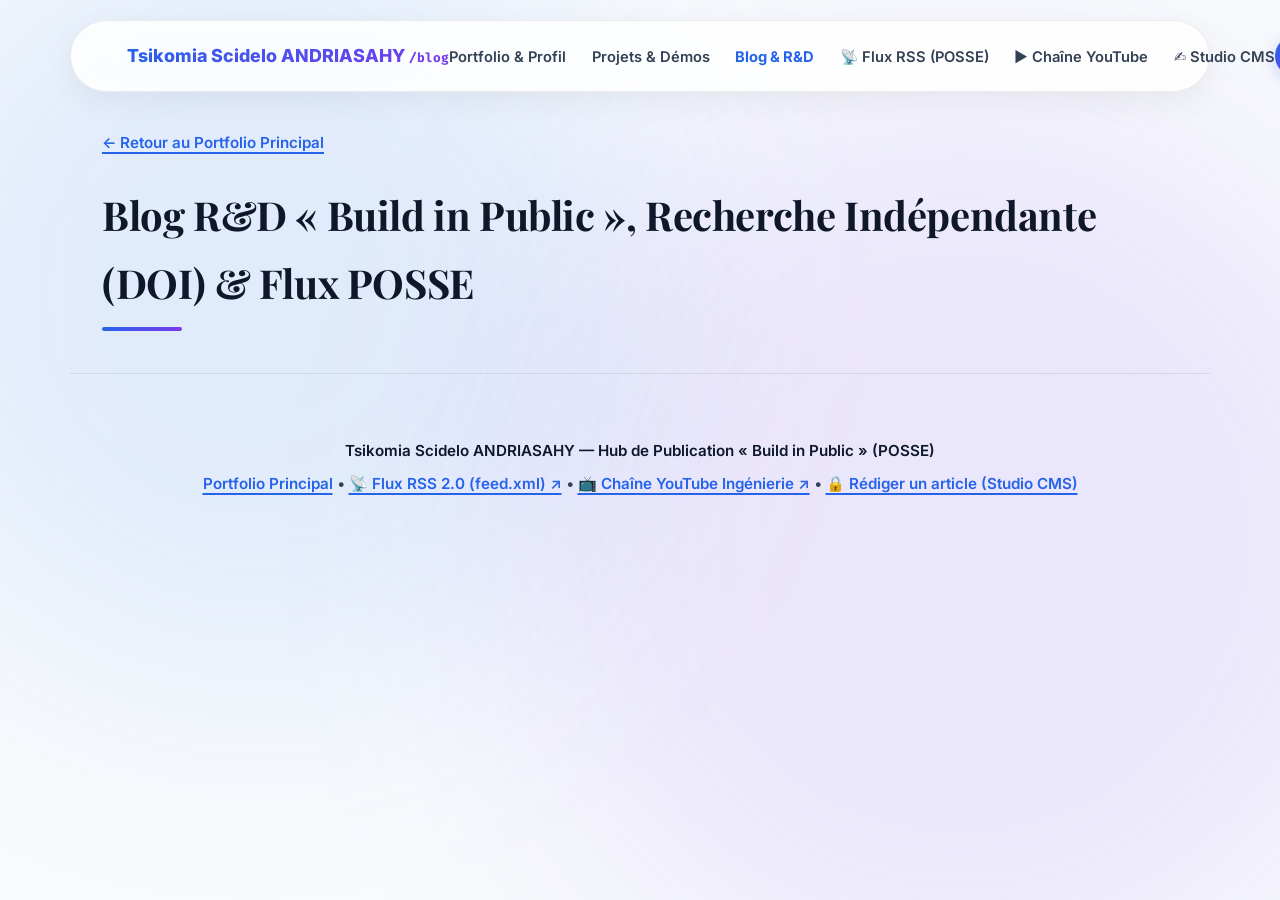
==== blog/index.html @ bb4a58f9 "feat(portfolio): integrate Fortico, SAT, ROS2, Amendis, IYMC assets, clickable entities & POSSE /blo" ====
<!DOCTYPE html>
<html lang="fr" data-theme="light">
<head>
    <meta charset="UTF-8">
    <meta name="viewport" content="width=device-width, initial-scale=1.0">
    <title>Blog R&amp;D « Build in Public » &amp; Prépublications (DOI) | Tsikomia Scidelo ANDRIASAHY</title>
    <meta name="description" content="Blog d'ingénierie R&amp;D, notes de recherche horodatées (DOI Zenodo) et architecture POSSE de Tsikomia Scidelo ANDRIASAHY : électronique de puissance (MPPT 4.4 kW, Onduleur Hybride), robotique ROS 2 Humble, commande floue sur DSP TMS320C6713 et IA industrielle (Markov vs CNN).">
    <meta name="author" content="Tsikomia Scidelo ANDRIASAHY">
    <meta name="robots" content="index, follow">
    <link rel="canonical" href="https://scidelo-andriasahy.github.io/blog/">
    <link rel="alternate" type="application/rss+xml" title="Tsikomia Scidelo ANDRIASAHY — Blog Ingénierie &amp; Recherche R&amp;D (Flux RSS POSSE)" href="https://scidelo-andriasahy.github.io/feed.xml">

    <!-- Open Graph -->
    <meta property="og:type" content="blog">
    <meta property="og:url" content="https://scidelo-andriasahy.github.io/blog/">
    <meta property="og:title" content="Blog R&amp;D « Build in Public » &amp; Recherche Indépendante | Tsikomia Scidelo ANDRIASAHY">
    <meta property="og:description" content="Articles d'analyse technique, schémas KiCad, simulations MATLAB/Simulink, robotique ROS 2 et prépublications scientifiques (DOI Zenodo).">
    <meta property="og:image" content="https://scidelo-andriasahy.github.io/assets/images/portfolio_preview_linkedin.png">

    <link rel="preconnect" href="https://fonts.googleapis.com">
    <link rel="preconnect" href="https://fonts.gstatic.com" crossorigin>
    <link href="https://fonts.googleapis.com/css2?family=Fira+Code:wght@400;500&family=Inter:wght@400;500;600;700;800&family=Playfair+Display:wght@700;800&display=swap" rel="stylesheet">
    <link rel="stylesheet" href="../styles/main.css">
</head>
<body>
    <div class="bg-mesh bg-mesh-1"></div>
    <div class="bg-mesh bg-mesh-2"></div>
    <header>
        <div class="container">
            <nav>
                <a href="../index.html" class="logo">Tsikomia Scidelo ANDRIASAHY <span style="font-size: 0.8rem; color: var(--accent-color); font-family: 'Fira Code', monospace;">/blog</span></a>
                <ul class="nav-links">
                    <li><a href="../index.html#about">Portfolio &amp; Profil</a></li>
                    <li><a href="../index.html#projects">Projets &amp; Démos</a></li>
                    <li><a href="#blog" style="color: var(--accent-color); font-weight: 700;">Blog &amp; R&amp;D</a></li>
                    <li><a href="../feed.xml" target="_blank" rel="noopener">📡 Flux RSS (POSSE)</a></li>
                    <li><a href="https://www.youtube.com/@ScideloEngineering" target="_blank" rel="noopener">▶ Chaîne YouTube</a></li>
                    <li><a href="../admin.html">✍️ Studio CMS</a></li>
                </ul>
                <div class="nav-actions">
                    <button id="lang-toggle" class="lang-toggle" aria-label="Switch language">EN</button>
                    <button id="theme-toggle" class="theme-toggle" aria-label="Toggle dark mode">
                        <svg width="24" height="24" viewBox="0 0 24 24" fill="none" stroke="currentColor" stroke-width="2" stroke-linecap="round" stroke-linejoin="round"><circle cx="12" cy="12" r="5"/><line x1="12" y1="1" x2="12" y2="3"/><line x1="12" y1="21" x2="12" y2="23"/><line x1="4.22" y1="4.22" x2="5.64" y2="5.64"/><line x1="18.36" y1="18.36" x2="19.78" y2="19.78"/><line x1="1" y1="12" x2="3" y2="12"/><line x1="21" y1="12" x2="23" y2="12"/><line x1="4.22" y1="19.78" x2="5.64" y2="18.36"/><line x1="18.36" y1="5.64" x2="19.78" y2="4.22"/></svg>
                    </button>
                </div>
            </nav>
        </div>
    </header>

    <main>
        <section id="blog" class="container fade-in visible" style="padding-top: 8rem;">
            <div style="margin-bottom: 1.5rem;">
                <a href="../index.html" class="highlight-link" style="font-size: 0.95rem;">&larr; Retour au Portfolio Principal</a>
            </div>
            <h2 class="section-title">Blog R&amp;D « Build in Public », Recherche Indépendante (DOI) &amp; Flux POSSE</h2>
            <div id="posse-hub"></div>
            <div class="grid" id="blog-grid"></div>
        </section>
    </main>

    <footer class="container" style="padding: 4rem 0; border-top: 1px solid var(--border-color); text-align: center; color: var(--text-muted); font-size: 0.95rem;">
        <p style="font-weight: 600; color: var(--text-color); margin-bottom: 0.5rem;">Tsikomia Scidelo ANDRIASAHY — Hub de Publication « Build in Public » (POSSE)</p>
        <p style="margin-bottom: 1rem;">
            <a href="../index.html" class="highlight-link">Portfolio Principal</a> •
            <a href="../feed.xml" target="_blank" rel="noopener" class="highlight-link">📡 Flux RSS 2.0 (feed.xml) ↗</a> •
            <a href="https://www.youtube.com/@ScideloEngineering" target="_blank" rel="noopener" class="highlight-link">📺 Chaîne YouTube Ingénierie ↗</a> •
            <a href="../admin.html" class="highlight-link">🔒 Rédiger un article (Studio CMS)</a>
        </p>
    </footer>

    <div id="project-modal" class="modal" style="display:none; position: fixed; inset:0; z-index: 2000;">
        <div id="modal-scroll-area" style="position: absolute; inset:0; background: rgba(0,0,0,0.82); backdrop-filter: blur(6px); overflow-y: auto; padding: 2rem; cursor: pointer;">
            <div class="modal-content container" style="background: var(--bg-color); border-radius: 20px; padding: 3rem; margin-top: 4vh; margin-bottom: 4vh; min-height: 80vh; position: relative; cursor: default; border: 1px solid var(--border-color);">
                <div id="modal-body"></div>
            </div>
        </div>
        <button id="close-modal" class="close-modal-fixed" aria-label="Fermer">&times;</button>
    </div>

    <button id="back-to-top" class="back-to-top" aria-label="Retour en haut">
        <svg width="24" height="24" viewBox="0 0 24 24" fill="none" stroke="currentColor" stroke-width="2" stroke-linecap="round" stroke-linejoin="round"><path d="m18 15-6-6-6 6"/></svg>
    </button>
    <div id="lightbox" class="lightbox" style="display:none;">
        <span class="close-lightbox">&times;</span>
        <button id="lightbox-prev" class="lightbox-nav" style="display:none;">&#10094;</button>
        <button id="lightbox-next" class="lightbox-nav" style="display:none;">&#10095;</button>
        <div style="position: absolute; bottom: 2rem; display: flex; justify-content: center; width: 100%; z-index: 10001;" id="lightbox-actions"></div>
        <img id="lightbox-img" src="" alt="Aperçu agrandi">
    </div>

    <script src="../data/content.js"></script>
    <script src="../scripts/app.js"></script>
</body>
</html>
---- styles/main.css ----
:root {
    --bg-color: #f8fafc;
    --text-color: #0f172a;
    --text-muted: #334155;
    --accent-color: #2563eb;
    --accent-gradient: linear-gradient(135deg, #2563eb 0%, #7c3aed 100%);
    --border-color: rgba(0, 0, 0, 0.08);
    --card-bg: rgba(255, 255, 255, 0.78);
    --nav-bg: rgba(255, 255, 255, 0.85);
    --transition: all 0.45s cubic-bezier(0.16, 1, 0.3, 1);
    --mesh-1: rgba(59, 130, 246, 0.12);
    --mesh-2: rgba(139, 92, 246, 0.12);
}

[data-theme="dark"] {
    --bg-color: #030712;
    --text-color: #f8fafc;
    --text-muted: #cbd5e1;
    --accent-color: #60a5fa;
    --accent-gradient: linear-gradient(135deg, #3b82f6 0%, #a855f7 100%);
    --border-color: rgba(255, 255, 255, 0.1);
    --card-bg: rgba(15, 23, 42, 0.65);
    --nav-bg: rgba(3, 7, 18, 0.8);
    --mesh-1: rgba(59, 130, 246, 0.2);
    --mesh-2: rgba(168, 85, 247, 0.15);
}

* {
    margin: 0;
    padding: 0;
    box-sizing: border-box;
}

html {
    scroll-behavior: smooth;
}

body {
    font-family: 'Inter', system-ui, -apple-system, sans-serif;
    background-color: var(--bg-color);
    color: var(--text-color);
    line-height: 1.7;
    font-size: 1.05rem;
    transition: background-color 0.5s ease, color 0.5s ease;
    overflow-x: hidden;
    position: relative;
    min-height: 100vh;
}

/* Mesh Backgrounds */
.bg-mesh {
    position: fixed;
    border-radius: 50%;
    filter: blur(120px);
    z-index: -1;
    pointer-events: none;
    animation: float 20s infinite alternate cubic-bezier(0.4, 0, 0.2, 1);
}
.bg-mesh-1 {
    top: -10%;
    left: -10%;
    width: 60vw;
    height: 60vw;
    background: var(--mesh-1);
}
.bg-mesh-2 {
    bottom: -10%;
    right: -10%;
    width: 70vw;
    height: 70vw;
    background: var(--mesh-2);
    animation-delay: -10s;
}

@keyframes float {
    0% { transform: translate(0, 0) scale(1); }
    100% { transform: translate(5%, 5%) scale(1.1); }
}

h1, h2, h3, h4 {
    font-family: 'Playfair Display', serif;
    font-weight: 700;
    letter-spacing: -0.01em;
}

.container {
    max-width: 1140px;
    margin: 0 auto;
    padding: 0 2rem;
}

/* Header & Nav (Floating Pill) */
header {
    position: fixed;
    top: 1.25rem;
    left: 50%;
    transform: translateX(-50%);
    width: 92%;
    max-width: 1140px;
    z-index: 1000;
    background-color: var(--nav-bg);
    backdrop-filter: blur(16px) saturate(180%);
    -webkit-backdrop-filter: blur(16px) saturate(180%);
    border: 1px solid var(--border-color);
    border-radius: 50px;
    box-shadow: 0 10px 30px rgba(0,0,0,0.05);
    transition: var(--transition);
}
[data-theme="dark"] header {
    box-shadow: 0 15px 35px rgba(0,0,0,0.3);
}

nav {
    display: flex;
    justify-content: space-between;
    align-items: center;
    height: 70px;
    padding: 0 1.5rem;
}

.logo {
    font-size: 1.12rem;
    font-weight: 800;
    color: var(--text-color);
    text-decoration: none;
    background: var(--accent-gradient);
    -webkit-background-clip: text;
    background-clip: text;
    -webkit-text-fill-color: transparent;
    white-space: nowrap;
}

.nav-links {
    display: flex;
    gap: 1.6rem;
    list-style: none;
}

.nav-links a {
    text-decoration: none;
    color: var(--text-muted);
    font-weight: 600;
    font-size: 0.92rem;
    position: relative;
    transition: var(--transition);
    padding: 0.5rem 0;
    white-space: nowrap;
}

.nav-links a::after {
    content: '';
    position: absolute;
    bottom: 0;
    left: 0;
    width: 0;
    height: 2px;
    background: var(--accent-gradient);
    transition: var(--transition);
    border-radius: 2px;
}

.nav-links a:hover {
    color: var(--text-color);
}
.nav-links a:hover::after {
    width: 100%;
}

.nav-actions {
    display: flex;
    align-items: center;
    gap: 0.75rem;
}

.lang-toggle {
    background: var(--accent-gradient);
    border: none;
    padding: 0.4rem 1rem;
    border-radius: 50px;
    cursor: pointer;
    color: white;
    font-weight: 800;
    font-size: 0.85rem;
    transition: var(--transition);
    height: 40px;
    display: flex;
    align-items: center;
    justify-content: center;
    box-shadow: 0 4px 15px rgba(37, 99, 235, 0.25);
}

.lang-toggle:hover {
    transform: translateY(-2px);
    box-shadow: 0 8px 25px rgba(59, 130, 246, 0.4);
}

.theme-toggle {
    background: transparent;
    border: 1px solid var(--border-color);
    cursor: pointer;
    color: var(--text-color);
    width: 40px;
    height: 40px;
    border-radius: 50%;
    display: flex;
    align-items: center;
    justify-content: center;
    transition: var(--transition);
}

.theme-toggle:hover {
    transform: rotate(15deg) scale(1.1);
    background: var(--border-color);
}

/* Hero Section */
.hero {
    padding: 165px 0 90px;
    display: flex;
    align-items: center;
    gap: 3.5rem;
}

.hero-content {
    flex: 1.3;
}

.hero-image {
    width: 280px;
    height: 280px;
    border-radius: 32px;
    background: var(--accent-gradient);
    padding: 4px;
    box-shadow: 0 20px 40px rgba(0,0,0,0.12);
    flex-shrink: 0;
}

.hero-image img {
    width: 100%;
    height: 100%;
    object-fit: cover;
    object-position: top;
    border-radius: 28px;
    cursor: zoom-in;
    transition: var(--transition);
}

.hero-image img:hover {
    transform: scale(1.03);
}

.availability-pill {
    display: inline-flex;
    align-items: center;
    gap: 0.5rem;
    padding: 0.45rem 1.1rem;
    margin-bottom: 1.25rem;
    border-radius: 50px;
    font-size: 0.85rem;
    font-weight: 700;
    background: rgba(16, 185, 129, 0.12);
    color: #059669;
    border: 1px solid rgba(16, 185, 129, 0.35);
}

[data-theme="dark"] .availability-pill {
    background: rgba(16, 185, 129, 0.15);
    color: #34d399;
    border-color: rgba(52, 211, 153, 0.35);
}

.hero h1 {
    font-size: clamp(2.4rem, 4.5vw, 3.6rem);
    line-height: 1.12;
    margin-bottom: 0.85rem;
}

.hero .tagline {
    font-size: 1.35rem;
    color: var(--accent-color);
    margin-bottom: 0.75rem;
    font-weight: 600;
    font-family: 'Inter', sans-serif;
}

.hero .specialties {
    display: flex;
    flex-wrap: wrap;
    gap: 0.65rem;
    margin-top: 1.5rem;
}

.badge {
    padding: 0.38rem 1.05rem;
    background: rgba(37, 99, 235, 0.1);
    border: 1px solid rgba(37, 99, 235, 0.2);
    border-radius: 50px;
    font-size: 0.84rem;
    color: var(--accent-color);
    font-weight: 600;
    transition: var(--transition);
}

.badge:hover {
    background: rgba(37, 99, 235, 0.2);
    transform: translateY(-2px);
}
[data-theme="dark"] .badge {
    background: rgba(96, 165, 250, 0.1);
    border-color: rgba(96, 165, 250, 0.2);
}
[data-theme="dark"] .badge:hover {
    background: rgba(96, 165, 250, 0.2);
}

/* About Section Layout */
.about-grid {
    display: grid;
    grid-template-columns: 1.6fr 1fr;
    gap: 2.5rem;
    align-items: start;
}

.pfe-callout {
    background: linear-gradient(135deg, rgba(37, 99, 235, 0.09), rgba(124, 58, 237, 0.09));
    border-left: 4px solid var(--accent-color);
    padding: 1.25rem 1.5rem;
    border-radius: 0 16px 16px 0;
    font-size: 1rem;
    color: var(--text-color);
    line-height: 1.65;
}

.about-side-card {
    background: var(--card-bg);
    border: 1px solid var(--border-color);
    border-radius: 20px;
    padding: 1.75rem;
    backdrop-filter: blur(10px);
    box-shadow: 0 10px 30px rgba(0,0,0,0.03);
}

/* Technical Skills Grid */
.skills-grid {
    display: grid;
    grid-template-columns: repeat(auto-fit, minmax(250px, 1fr));
    gap: 1.75rem;
}

.skill-card {
    background: var(--card-bg);
    border: 1px solid var(--border-color);
    border-radius: 22px;
    padding: 1.85rem;
    backdrop-filter: blur(10px);
    transition: var(--transition);
    box-shadow: 0 8px 25px rgba(0,0,0,0.03);
}

.skill-card:hover {
    transform: translateY(-6px);
    border-color: rgba(37, 99, 235, 0.35);
    box-shadow: 0 20px 40px rgba(0,0,0,0.08);
}

.skill-card-header {
    display: flex;
    align-items: center;
    gap: 0.9rem;
    margin-bottom: 1.35rem;
}

.skill-card-header h3 {
    font-size: 1.15rem;
    font-family: 'Inter', sans-serif;
    font-weight: 700;
}

.skill-icon {
    width: 44px;
    height: 44px;
    border-radius: 12px;
    background: rgba(37, 99, 235, 0.12);
    color: var(--accent-color);
    display: flex;
    align-items: center;
    justify-content: center;
    flex-shrink: 0;
}

.skill-tags {
    display: flex;
    flex-wrap: wrap;
    gap: 0.5rem;
}

.skill-pill {
    padding: 0.35rem 0.85rem;
    border-radius: 8px;
    font-size: 0.83rem;
    font-weight: 600;
    background: rgba(148, 163, 184, 0.12);
    color: var(--text-color);
    border: 1px solid var(--border-color);
    transition: var(--transition);
}

.skill-pill:hover {
    background: rgba(37, 99, 235, 0.14);
    border-color: var(--accent-color);
    color: var(--accent-color);
}

/* Projects Section & Filter bar */
.filter-bar {
    display: flex;
    gap: 0.85rem;
    margin-bottom: 3rem;
    flex-wrap: wrap;
}

.filter-btn {
    background: var(--card-bg);
    border: 1px solid var(--border-color);
    padding: 0.55rem 1.35rem;
    border-radius: 50px;
    cursor: pointer;
    color: var(--text-muted);
    font-weight: 600;
    font-size: 0.92rem;
    transition: var(--transition);
    box-shadow: 0 4px 10px rgba(0,0,0,0.03);
}

.filter-btn:hover {
    transform: translateY(-2px);
    box-shadow: 0 6px 15px rgba(0,0,0,0.06);
    color: var(--text-color);
}

.filter-btn.active {
    background: var(--accent-gradient);
    color: white;
    border-color: transparent;
    box-shadow: 0 8px 20px rgba(37, 99, 235, 0.3);
}

/* Sections */
section {
    padding: 95px 0;
}

.section-title {
    font-size: 2.5rem;
    margin-bottom: 3.5rem;
    position: relative;
    display: inline-block;
}

.section-title::after {
    content: '';
    position: absolute;
    bottom: -14px;
    left: 0;
    width: 80px;
    height: 4px;
    background: var(--accent-gradient);
    border-radius: 2px;
}

/* Grid & Cards */
.grid {
    display: grid;
    grid-template-columns: repeat(auto-fill, minmax(330px, 1fr));
    gap: 2.25rem;
}

.card {
    background: var(--card-bg);
    border: 1px solid var(--border-color);
    border-radius: 24px;
    overflow: hidden;
    transition: var(--transition);
    cursor: pointer;
    display: flex;
    flex-direction: column;
    box-shadow: 0 10px 30px rgba(0,0,0,0.03);
    backdrop-filter: blur(10px);
}

.card:hover {
    transform: translateY(-10px);
    box-shadow: 0 25px 50px rgba(0,0,0,0.1);
    border-color: rgba(37, 99, 235, 0.35);
}

.card:hover img {
    transform: scale(1.04);
}

[data-theme="dark"] .card {
    box-shadow: 0 10px 30px rgba(0,0,0,0.2);
}

[data-theme="dark"] .card:hover {
    box-shadow: 0 30px 60px rgba(0,0,0,0.4);
    border-color: rgba(96, 165, 250, 0.35);
}

.card-content {
    padding: 2rem;
    flex: 1;
}

.card-title {
    font-size: 1.45rem;
    margin-bottom: 0.85rem;
}

.tag {
    font-size: 0.75rem;
    color: var(--accent-color);
    text-transform: uppercase;
    letter-spacing: 0.06em;
    font-weight: 800;
}

/* Timeline */
.timeline {
    position: relative;
    padding-left: 3rem;
}

.timeline::before {
    content: '';
    position: absolute;
    left: 0;
    top: 10px;
    height: 100%;
    width: 2px;
    background: linear-gradient(to bottom, var(--accent-color), rgba(37, 99, 235, 0.1));
}

.timeline-item {
    position: relative;
    margin-bottom: 3.5rem;
}

.timeline-item::after {
    content: '';
    position: absolute;
    left: -3.55rem;
    top: 6px;
    width: 16px;
    height: 16px;
    border-radius: 50%;
    background: var(--bg-color);
    border: 4px solid var(--accent-color);
    box-shadow: 0 0 0 4px var(--bg-color), 0 4px 10px rgba(37,99,235,0.4);
}

.timeline-date {
    font-size: 0.92rem;
    color: var(--accent-color);
    font-weight: 800;
    margin-bottom: 0.5rem;
    letter-spacing: 0.05em;
    text-transform: uppercase;
}

/* Utilities */
.fade-in {
    opacity: 0;
    transform: translateY(35px);
    transition: opacity 0.9s cubic-bezier(0.16, 1, 0.3, 1), transform 0.9s cubic-bezier(0.16, 1, 0.3, 1);
}

.fade-in.visible {
    opacity: 1;
    transform: translateY(0);
}

.btn {
    display: inline-flex;
    align-items: center;
    padding: 0.85rem 1.85rem;
    background: var(--accent-gradient);
    color: white;
    text-decoration: none;
    border-radius: 50px;
    font-weight: 700;
    font-size: 0.95rem;
    transition: var(--transition);
    border: none;
    cursor: pointer;
    box-shadow: 0 8px 20px rgba(37, 99, 235, 0.25);
}

.btn:hover {
    transform: translateY(-3px) scale(1.02);
    box-shadow: 0 12px 25px rgba(37, 99, 235, 0.4);
}

.btn-outline {
    background: transparent;
    color: var(--text-color);
    border: 2px solid var(--border-color);
    box-shadow: none;
}

.btn-outline:hover {
    border-color: var(--accent-color);
    color: var(--accent-color);
    box-shadow: 0 6px 18px rgba(37, 99, 235, 0.15);
}

@media (max-width: 980px) {
    .container { padding: 0 1.25rem; }
    .hero { flex-direction: column-reverse; text-align: center; padding-top: 130px; gap: 2rem; }
    .hero h1 { font-size: 2.2rem; }
    .hero-image { width: 210px; height: 210px; margin: 0 auto; }
    .hero .tagline { font-size: 1.15rem; }
    .hero .specialties { justify-content: center; }
    .section-title { font-size: 1.9rem; margin-bottom: 2.25rem; }
    .about-grid { grid-template-columns: 1fr; }

    .nav-links {
        display: none;
        position: absolute;
        top: 78px;
        left: 0;
        width: 100%;
        background-color: var(--bg-color);
        border: 1px solid var(--border-color);
        border-radius: 20px;
        flex-direction: column;
        gap: 0;
        padding: 0.75rem 0;
        text-align: center;
        box-shadow: 0 15px 30px rgba(0,0,0,0.15);
        z-index: 1000;
    }
    .nav-links.active {
        display: flex;
    }
    .nav-links li {
        width: 100%;
    }
    .nav-links a {
        display: block;
        padding: 0.9rem;
        font-size: 1.05rem;
    }
    .mobile-menu-btn {
        display: flex !important;
        background: transparent;
        border: none;
        color: var(--text-color);
        cursor: pointer;
        width: 40px;
        height: 40px;
        align-items: center;
        justify-content: center;
        transition: var(--transition);
    }

    .timeline { padding-left: 2rem; }
    .card-content { padding: 1.5rem; }
    .modal-content { padding: 1.5rem !important; margin-top: 2vh !important; }
}

@media (max-width: 480px) {
    .logo {
        font-size: 0.95rem;
        max-width: 58%;
        overflow: hidden;
        text-overflow: ellipsis;
    }
    .nav-actions { gap: 0.45rem; }
    .lang-toggle { padding: 0.35rem 0.75rem; font-size: 0.8rem; }
    .theme-toggle { width: 36px; height: 36px; }
    .grid { grid-template-columns: 1fr; }
}

/* Modal Close Button (Fixed to Viewport) */
.close-modal-fixed {
    position: fixed;
    top: 1.5rem;
    right: 1.5rem;
    width: 50px;
    height: 50px;
    background: rgba(15, 23, 42, 0.75);
    backdrop-filter: blur(8px);
    border: 1px solid rgba(255, 255, 255, 0.25);
    border-radius: 50%;
    color: white;
    font-size: 2.2rem;
    cursor: pointer;
    display: flex;
    align-items: center;
    justify-content: center;
    line-height: 0;
    z-index: 9999;
    transition: var(--transition);
}

.close-modal-fixed:hover {
    background: var(--accent-color);
    transform: rotate(90deg) scale(1.1);
    border-color: transparent;
}

/* Lightbox styles */
.lightbox {
    position: fixed;
    z-index: 9999;
    top: 0;
    left: 0;
    width: 100%;
    height: 100%;
    background: rgba(0, 0, 0, 0.92);
    display: none;
    align-items: center;
    justify-content: center;
    cursor: zoom-out;
}

.lightbox img {
    max-width: 90%;
    max-height: 88%;
    border-radius: 8px;
    box-shadow: 0 0 40px rgba(0, 0, 0, 0.5);
    cursor: default;
}

.close-lightbox {
    position: absolute;
    top: 2rem;
    right: 2rem;
    color: white;
    font-size: 3rem;
    cursor: pointer;
    line-height: 1;
}

.project-details-content img {
    cursor: zoom-in;
    transition: transform 0.3s ease;
}

.project-details-content img:hover {
    transform: scale(1.02);
}

.lightbox-nav {
    position: absolute;
    top: 50%;
    transform: translateY(-50%);
    background: rgba(255, 255, 255, 0.15);
    border: none;
    color: white;
    font-size: 2rem;
    width: 60px;
    height: 60px;
    cursor: pointer;
    border-radius: 50%;
    z-index: 10001;
    display: flex;
    align-items: center;
    justify-content: center;
    transition: var(--transition);
    backdrop-filter: blur(4px);
}

.lightbox-nav:hover {
    background: var(--accent-color);
    transform: translateY(-50%) scale(1.1);
}

#lightbox-prev {
    left: 2rem;
}

#lightbox-next {
    right: 2rem;
}

/* Back to top button */
.back-to-top {
    position: fixed;
    bottom: 2rem;
    right: 2rem;
    width: 50px;
    height: 50px;
    border-radius: 15px;
    background: var(--accent-gradient);
    color: white;
    border: none;
    cursor: pointer;
    display: flex;
    align-items: center;
    justify-content: center;
    box-shadow: 0 10px 25px rgba(37, 99, 235, 0.3);
    z-index: 1000;
    opacity: 0;
    visibility: hidden;
    transform: translateY(20px);
    transition: var(--transition);
}

.back-to-top.visible {
    opacity: 1;
    visibility: visible;
    transform: translateY(0);
}

.back-to-top:hover {
    transform: translateY(-5px);
    box-shadow: 0 15px 30px rgba(37, 99, 235, 0.4);
}

/* Highlight Link for inline text */
.highlight-link {
    color: var(--accent-color);
    text-decoration: underline;
    text-underline-offset: 4px;
    text-decoration-thickness: 1.5px;
    transition: var(--transition);
    font-weight: 600;
}

.highlight-link:hover {
    color: #1d4ed8;
    text-decoration-color: #1d4ed8;
    background-color: rgba(37, 99, 235, 0.05);
}

[data-theme="dark"] .highlight-link {
    color: #60a5fa;
}
[data-theme="dark"] .highlight-link:hover {
    color: #93c5fd;
    text-decoration-color: #93c5fd;
    background-color: rgba(96, 165, 250, 0.1);
}


/* Clickable Entities, Skills & POSSE Syndication Cards */
.clickable-entity {
    cursor: pointer !important;
    transition: transform 0.2s ease, box-shadow 0.2s ease, border-color 0.2s ease, background-color 0.2s ease !important;
    border: 1px solid rgba(37, 99, 235, 0.28) !important;
}

.clickable-entity:hover {
    transform: translateY(-2px);
    box-shadow: 0 6px 14px rgba(37, 99, 235, 0.22);
    border-color: var(--accent-color) !important;
    background-color: rgba(37, 99, 235, 0.14) !important;
    color: var(--accent-color) !important;
}

.posse-node-card:hover {
    transform: translateY(-4px);
    border-color: var(--accent-color) !important;
    box-shadow: 0 12px 24px rgba(37, 99, 235, 0.16);
}
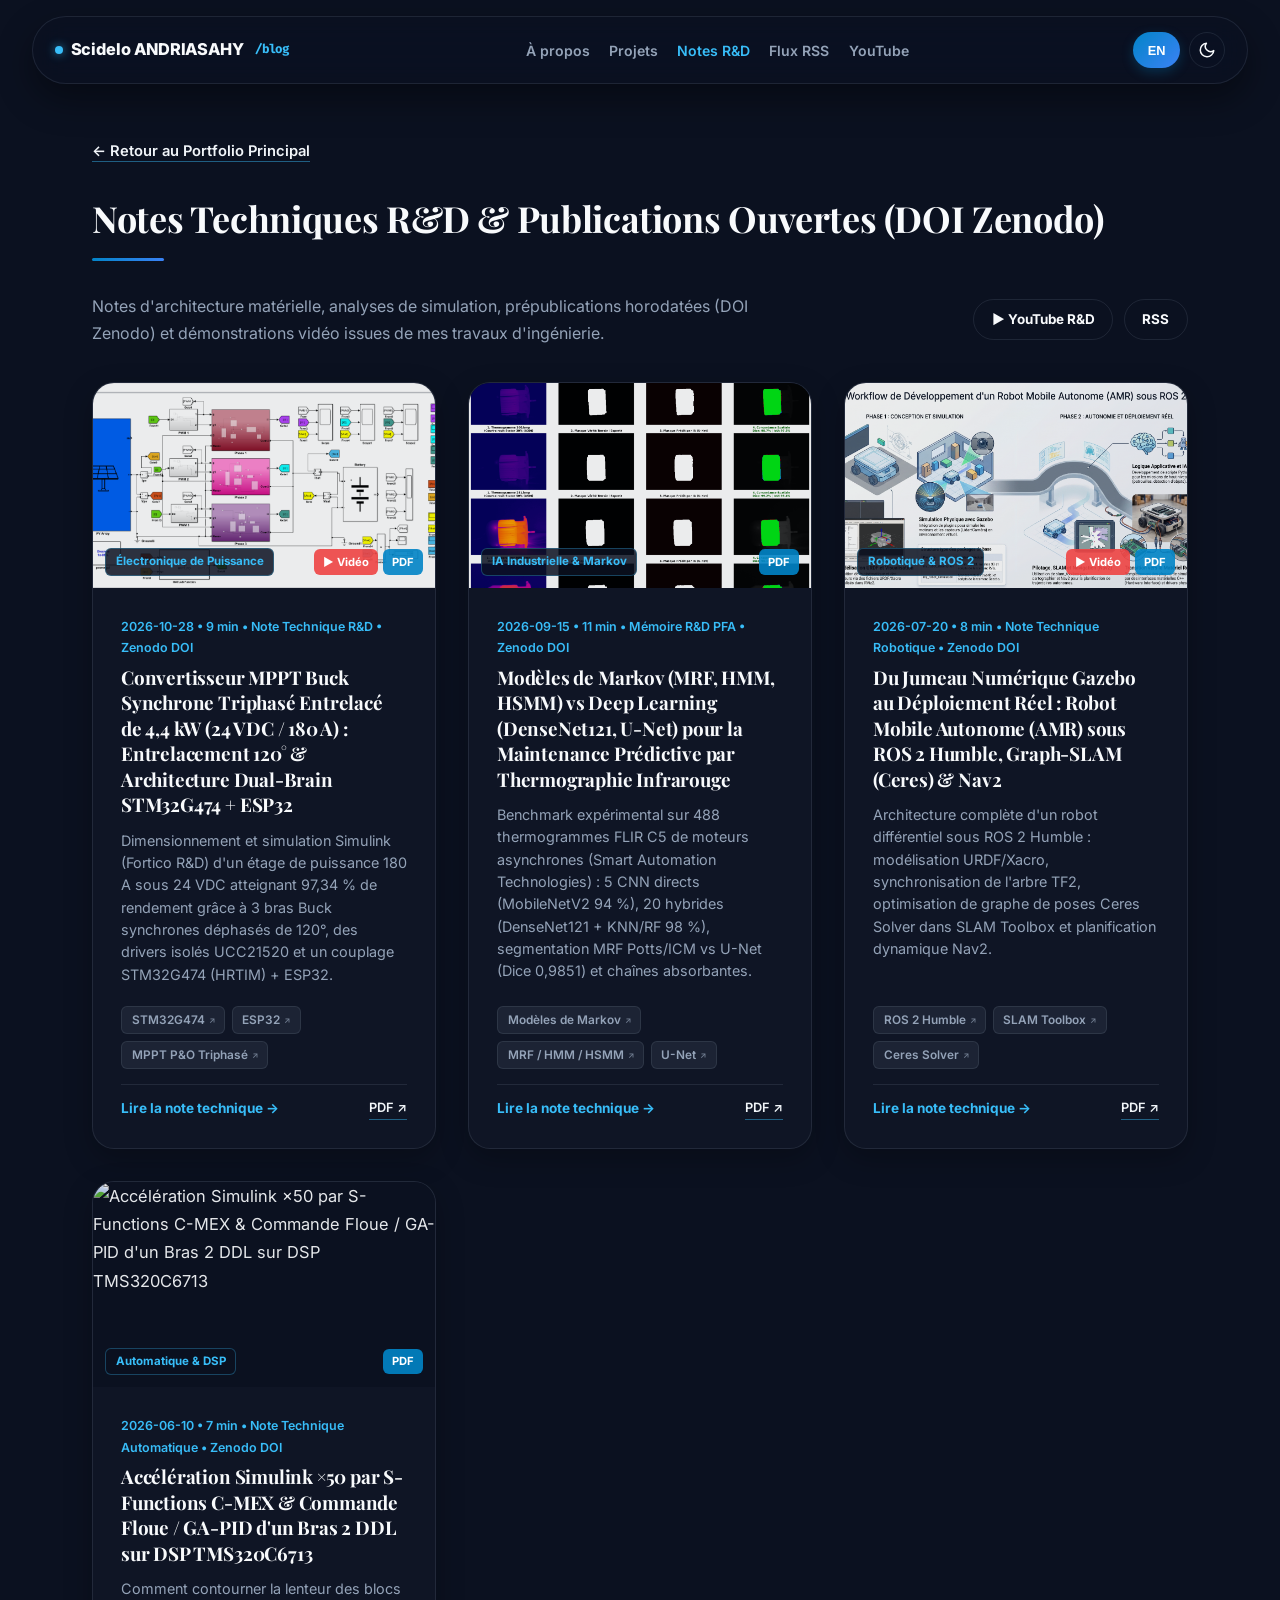
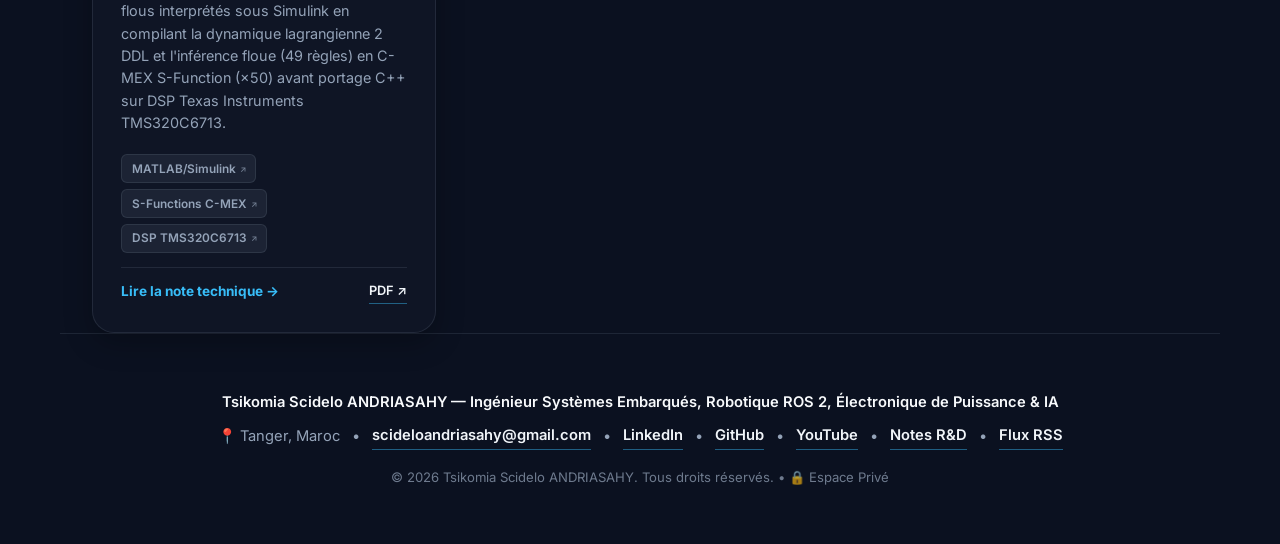
==== commit 66fdb050: "feat(ui): polish navbar, Hero CTA hierarchy, dark studio portrait, PCB Hero canvas, private analytic" ====
--- a/blog/index.html
+++ b/blog/index.html
@@ -1,21 +1,22 @@
 <!DOCTYPE html>
-<html lang="fr" data-theme="light">
+<html lang="fr" data-theme="dark">
 <head>
     <meta charset="UTF-8">
     <meta name="viewport" content="width=device-width, initial-scale=1.0">
-    <title>Blog R&amp;D « Build in Public » &amp; Prépublications (DOI) | Tsikomia Scidelo ANDRIASAHY</title>
-    <meta name="description" content="Blog d'ingénierie R&amp;D, notes de recherche horodatées (DOI Zenodo) et architecture POSSE de Tsikomia Scidelo ANDRIASAHY : électronique de puissance (MPPT 4.4 kW, Onduleur Hybride), robotique ROS 2 Humble, commande floue sur DSP TMS320C6713 et IA industrielle (Markov vs CNN).">
+    <title>Notes Techniques R&amp;D &amp; Publications Ouvertes (DOI) | Tsikomia Scidelo ANDRIASAHY</title>
+    <meta name="description" content="Notes d'architecture matérielle, analyses Simulink, schémas KiCad, robotique ROS 2 Humble et prépublications horodatées (DOI Zenodo) par Tsikomia Scidelo ANDRIASAHY.">
     <meta name="author" content="Tsikomia Scidelo ANDRIASAHY">
     <meta name="robots" content="index, follow">
     <link rel="canonical" href="https://scidelo-andriasahy.github.io/blog/">
-    <link rel="alternate" type="application/rss+xml" title="Tsikomia Scidelo ANDRIASAHY — Blog Ingénierie &amp; Recherche R&amp;D (Flux RSS POSSE)" href="https://scidelo-andriasahy.github.io/feed.xml">
+    <link rel="alternate" type="application/rss+xml" title="Tsikomia Scidelo ANDRIASAHY — Notes Techniques R&amp;D (RSS)" href="https://scidelo-andriasahy.github.io/feed.xml">
 
-    <!-- Open Graph -->
-    <meta property="og:type" content="blog">
-    <meta property="og:url" content="https://scidelo-andriasahy.github.io/blog/">
-    <meta property="og:title" content="Blog R&amp;D « Build in Public » &amp; Recherche Indépendante | Tsikomia Scidelo ANDRIASAHY">
-    <meta property="og:description" content="Articles d'analyse technique, schémas KiCad, simulations MATLAB/Simulink, robotique ROS 2 et prépublications scientifiques (DOI Zenodo).">
-    <meta property="og:image" content="https://scidelo-andriasahy.github.io/assets/images/portfolio_preview_linkedin.png">
+    <!--
+      ANALYTIQUE PRIVÉE SANS COOKIES (100 % RGPD — Décommentez une option) :
+      Option 1 (Cloudflare Web Analytics) :
+      <script defer src="https://static.cloudflareinsights.com/beacon.min.js" data-cf-beacon='{"token": "VOTRE_TOKEN_CLOUDFLARE"}'></script>
+      Option 2 (GoatCounter) :
+      <script data-goatcounter="https://VOTRE_ID.goatcounter.com/count" async src="//gc.zgo.at/count.js"></script>
+    -->
 
     <link rel="preconnect" href="https://fonts.googleapis.com">
     <link rel="preconnect" href="https://fonts.gstatic.com" crossorigin>
@@ -23,24 +24,24 @@
     <link rel="stylesheet" href="../styles/main.css">
 </head>
 <body>
-    <div class="bg-mesh bg-mesh-1"></div>
-    <div class="bg-mesh bg-mesh-2"></div>
     <header>
         <div class="container">
             <nav>
-                <a href="../index.html" class="logo">Tsikomia Scidelo ANDRIASAHY <span style="font-size: 0.8rem; color: var(--accent-color); font-family: 'Fira Code', monospace;">/blog</span></a>
+                <a href="../index.html" class="logo"><span class="logo-dot"></span>Scidelo ANDRIASAHY <span style="font-size: 0.78rem; color: var(--accent-cyan); font-family: 'Fira Code', monospace; margin-left: 0.25rem;">/blog</span></a>
                 <ul class="nav-links">
-                    <li><a href="../index.html#about">Portfolio &amp; Profil</a></li>
-                    <li><a href="../index.html#projects">Projets &amp; Démos</a></li>
-                    <li><a href="#blog" style="color: var(--accent-color); font-weight: 700;">Blog &amp; R&amp;D</a></li>
-                    <li><a href="../feed.xml" target="_blank" rel="noopener">📡 Flux RSS (POSSE)</a></li>
-                    <li><a href="https://www.youtube.com/@ScideloEngineering" target="_blank" rel="noopener">▶ Chaîne YouTube</a></li>
-                    <li><a href="../admin.html">✍️ Studio CMS</a></li>
+                    <li><a href="../index.html#about" id="nav-about">À propos</a></li>
+                    <li><a href="../index.html#projects" id="nav-projects">Projets</a></li>
+                    <li><a href="#blog" id="nav-blog" style="color: var(--accent-cyan);">Notes R&amp;D</a></li>
+                    <li><a href="../feed.xml" target="_blank" rel="noopener">Flux RSS</a></li>
+                    <li><a href="https://www.youtube.com/@ScideloEngineering" target="_blank" rel="noopener">YouTube</a></li>
                 </ul>
                 <div class="nav-actions">
                     <button id="lang-toggle" class="lang-toggle" aria-label="Switch language">EN</button>
-                    <button id="theme-toggle" class="theme-toggle" aria-label="Toggle dark mode">
-                        <svg width="24" height="24" viewBox="0 0 24 24" fill="none" stroke="currentColor" stroke-width="2" stroke-linecap="round" stroke-linejoin="round"><circle cx="12" cy="12" r="5"/><line x1="12" y1="1" x2="12" y2="3"/><line x1="12" y1="21" x2="12" y2="23"/><line x1="4.22" y1="4.22" x2="5.64" y2="5.64"/><line x1="18.36" y1="18.36" x2="19.78" y2="19.78"/><line x1="1" y1="12" x2="3" y2="12"/><line x1="21" y1="12" x2="23" y2="12"/><line x1="4.22" y1="19.78" x2="5.64" y2="18.36"/><line x1="18.36" y1="5.64" x2="19.78" y2="4.22"/></svg>
+                    <button id="theme-toggle" class="theme-toggle" aria-label="Toggle theme">
+                        <svg width="18" height="18" viewBox="0 0 24 24" fill="none" stroke="currentColor" stroke-width="2" stroke-linecap="round" stroke-linejoin="round"><path d="M21 12.79A9 9 0 1 1 11.21 3 7 7 0 0 0 21 12.79z"></path></svg>
+                    </button>
+                    <button id="mobile-menu-btn" class="mobile-menu-btn" aria-label="Toggle menu" style="display: none;">
+                        <svg width="20" height="20" viewBox="0 0 24 24" fill="none" stroke="currentColor" stroke-width="2" stroke-linecap="round" stroke-linejoin="round"><line x1="3" y1="12" x2="21" y2="12"/><line x1="3" y1="6" x2="21" y2="6"/><line x1="3" y1="18" x2="21" y2="18"/></svg>
                     </button>
                 </div>
             </nav>
@@ -48,25 +49,17 @@
     </header>
 
     <main>
-        <section id="blog" class="container fade-in visible" style="padding-top: 8rem;">
+        <section id="blog" class="container fade-in visible" style="padding-top: 8.5rem;">
             <div style="margin-bottom: 1.5rem;">
-                <a href="../index.html" class="highlight-link" style="font-size: 0.95rem;">&larr; Retour au Portfolio Principal</a>
+                <a href="../index.html" class="highlight-link" id="back-to-portfolio-link" style="font-size: 0.92rem;">&larr; Retour au Portfolio Principal</a>
             </div>
-            <h2 class="section-title">Blog R&amp;D « Build in Public », Recherche Indépendante (DOI) &amp; Flux POSSE</h2>
-            <div id="posse-hub"></div>
+            <h2 class="section-title">Notes Techniques R&amp;D &amp; Publications Ouvertes (DOI Zenodo)</h2>
+            <div id="blog-intro"></div>
             <div class="grid" id="blog-grid"></div>
         </section>
     </main>
 
-    <footer class="container" style="padding: 4rem 0; border-top: 1px solid var(--border-color); text-align: center; color: var(--text-muted); font-size: 0.95rem;">
-        <p style="font-weight: 600; color: var(--text-color); margin-bottom: 0.5rem;">Tsikomia Scidelo ANDRIASAHY — Hub de Publication « Build in Public » (POSSE)</p>
-        <p style="margin-bottom: 1rem;">
-            <a href="../index.html" class="highlight-link">Portfolio Principal</a> •
-            <a href="../feed.xml" target="_blank" rel="noopener" class="highlight-link">📡 Flux RSS 2.0 (feed.xml) ↗</a> •
-            <a href="https://www.youtube.com/@ScideloEngineering" target="_blank" rel="noopener" class="highlight-link">📺 Chaîne YouTube Ingénierie ↗</a> •
-            <a href="../admin.html" class="highlight-link">🔒 Rédiger un article (Studio CMS)</a>
-        </p>
-    </footer>
+    <footer id="site-footer" class="container" style="padding: 3.5rem 2rem; border-top: 1px solid var(--border-color); text-align: center; color: var(--text-muted); font-size: 0.92rem;"></footer>
 
     <div id="project-modal" class="modal" style="display:none; position: fixed; inset:0; z-index: 2000;">
         <div id="modal-scroll-area" style="position: absolute; inset:0; background: rgba(0,0,0,0.82); backdrop-filter: blur(6px); overflow-y: auto; padding: 2rem; cursor: pointer;">
@@ -78,8 +71,9 @@
     </div>
 
     <button id="back-to-top" class="back-to-top" aria-label="Retour en haut">
-        <svg width="24" height="24" viewBox="0 0 24 24" fill="none" stroke="currentColor" stroke-width="2" stroke-linecap="round" stroke-linejoin="round"><path d="m18 15-6-6-6 6"/></svg>
+        <svg width="22" height="22" viewBox="0 0 24 24" fill="none" stroke="currentColor" stroke-width="2" stroke-linecap="round" stroke-linejoin="round"><path d="m18 15-6-6-6 6"/></svg>
     </button>
+
     <div id="lightbox" class="lightbox" style="display:none;">
         <span class="close-lightbox">&times;</span>
         <button id="lightbox-prev" class="lightbox-nav" style="display:none;">&#10094;</button>
--- a/styles/main.css
+++ b/styles/main.css
@@ -1,28 +1,28 @@
 :root {
     --bg-color: #f8fafc;
+    --surface-bg: #ffffff;
     --text-color: #0f172a;
-    --text-muted: #334155;
-    --accent-color: #2563eb;
-    --accent-gradient: linear-gradient(135deg, #2563eb 0%, #7c3aed 100%);
-    --border-color: rgba(0, 0, 0, 0.08);
-    --card-bg: rgba(255, 255, 255, 0.78);
-    --nav-bg: rgba(255, 255, 255, 0.85);
-    --transition: all 0.45s cubic-bezier(0.16, 1, 0.3, 1);
-    --mesh-1: rgba(59, 130, 246, 0.12);
-    --mesh-2: rgba(139, 92, 246, 0.12);
+    --text-muted: #475569;
+    --accent-color: #0284c7;
+    --accent-cyan: #0ea5e9;
+    --accent-gradient: linear-gradient(135deg, #0284c7 0%, #2563eb 100%);
+    --border-color: rgba(15, 23, 42, 0.09);
+    --card-bg: rgba(255, 255, 255, 0.88);
+    --nav-bg: rgba(248, 250, 252, 0.88);
+    --transition: all 0.3s cubic-bezier(0.16, 1, 0.3, 1);
 }
 
 [data-theme="dark"] {
-    --bg-color: #030712;
+    --bg-color: #0B1120;
+    --surface-bg: #111827;
     --text-color: #f8fafc;
-    --text-muted: #cbd5e1;
-    --accent-color: #60a5fa;
-    --accent-gradient: linear-gradient(135deg, #3b82f6 0%, #a855f7 100%);
-    --border-color: rgba(255, 255, 255, 0.1);
-    --card-bg: rgba(15, 23, 42, 0.65);
-    --nav-bg: rgba(3, 7, 18, 0.8);
-    --mesh-1: rgba(59, 130, 246, 0.2);
-    --mesh-2: rgba(168, 85, 247, 0.15);
+    --text-muted: #94a3b8;
+    --accent-color: #38bdf8;
+    --accent-cyan: #38bdf8;
+    --accent-gradient: linear-gradient(135deg, #0284c7 0%, #3b82f6 100%);
+    --border-color: rgba(148, 163, 184, 0.14);
+    --card-bg: rgba(17, 24, 39, 0.78);
+    --nav-bg: rgba(11, 17, 32, 0.86);
 }
 
 * {
@@ -40,41 +40,11 @@
     background-color: var(--bg-color);
     color: var(--text-color);
     line-height: 1.7;
-    font-size: 1.05rem;
-    transition: background-color 0.5s ease, color 0.5s ease;
+    font-size: 1.03rem;
+    transition: background-color 0.4s ease, color 0.4s ease;
     overflow-x: hidden;
     position: relative;
     min-height: 100vh;
-}
-
-/* Mesh Backgrounds */
-.bg-mesh {
-    position: fixed;
-    border-radius: 50%;
-    filter: blur(120px);
-    z-index: -1;
-    pointer-events: none;
-    animation: float 20s infinite alternate cubic-bezier(0.4, 0, 0.2, 1);
-}
-.bg-mesh-1 {
-    top: -10%;
-    left: -10%;
-    width: 60vw;
-    height: 60vw;
-    background: var(--mesh-1);
-}
-.bg-mesh-2 {
-    bottom: -10%;
-    right: -10%;
-    width: 70vw;
-    height: 70vw;
-    background: var(--mesh-2);
-    animation-delay: -10s;
-}
-
-@keyframes float {
-    0% { transform: translate(0, 0) scale(1); }
-    100% { transform: translate(5%, 5%) scale(1.1); }
 }
 
 h1, h2, h3, h4 {
@@ -84,66 +54,87 @@
 }
 
 .container {
-    max-width: 1140px;
+    max-width: 1160px;
     margin: 0 auto;
     padding: 0 2rem;
 }
 
-/* Header & Nav (Floating Pill) */
+/* Header & Nav (Floating Pill — Zero Text Collision & Zero Right Clipping) */
 header {
     position: fixed;
-    top: 1.25rem;
+    top: 1rem;
     left: 50%;
     transform: translateX(-50%);
-    width: 92%;
-    max-width: 1140px;
+    width: min(95%, 1220px);
     z-index: 1000;
     background-color: var(--nav-bg);
     backdrop-filter: blur(16px) saturate(180%);
     -webkit-backdrop-filter: blur(16px) saturate(180%);
     border: 1px solid var(--border-color);
     border-radius: 50px;
-    box-shadow: 0 10px 30px rgba(0,0,0,0.05);
-    transition: var(--transition);
-}
+    box-shadow: 0 10px 30px rgba(0, 0, 0, 0.06);
+    transition: var(--transition);
+}
+
 [data-theme="dark"] header {
-    box-shadow: 0 15px 35px rgba(0,0,0,0.3);
+    box-shadow: 0 15px 35px rgba(0, 0, 0, 0.4);
+}
+
+header .container {
+    max-width: none;
+    padding: 0;
+    width: 100%;
 }
 
 nav {
     display: flex;
     justify-content: space-between;
     align-items: center;
-    height: 70px;
-    padding: 0 1.5rem;
+    gap: 1.5rem;
+    height: 66px;
+    padding: 0 1.4rem;
 }
 
 .logo {
-    font-size: 1.12rem;
+    font-size: 1.02rem;
     font-weight: 800;
     color: var(--text-color);
     text-decoration: none;
-    background: var(--accent-gradient);
-    -webkit-background-clip: text;
-    background-clip: text;
-    -webkit-text-fill-color: transparent;
+    letter-spacing: -0.01em;
     white-space: nowrap;
+    flex-shrink: 0;
+    margin-right: 0.75rem;
+    display: inline-flex;
+    align-items: center;
+    gap: 0.45rem;
+}
+
+.logo-dot {
+    width: 8px;
+    height: 8px;
+    border-radius: 50%;
+    background: var(--accent-cyan);
+    box-shadow: 0 0 10px rgba(56, 189, 248, 0.7);
+    flex-shrink: 0;
 }
 
 .nav-links {
     display: flex;
-    gap: 1.6rem;
+    align-items: center;
+    gap: 1.2rem;
     list-style: none;
+    margin: 0;
+    flex-shrink: 1;
 }
 
 .nav-links a {
     text-decoration: none;
     color: var(--text-muted);
     font-weight: 600;
-    font-size: 0.92rem;
+    font-size: 0.88rem;
     position: relative;
     transition: var(--transition);
-    padding: 0.5rem 0;
+    padding: 0.4rem 0;
     white-space: nowrap;
 }
 
@@ -154,7 +145,7 @@
     left: 0;
     width: 0;
     height: 2px;
-    background: var(--accent-gradient);
+    background: var(--accent-cyan);
     transition: var(--transition);
     border-radius: 2px;
 }
@@ -162,6 +153,7 @@
 .nav-links a:hover {
     color: var(--text-color);
 }
+
 .nav-links a:hover::after {
     width: 100%;
 }
@@ -169,29 +161,30 @@
 .nav-actions {
     display: flex;
     align-items: center;
-    gap: 0.75rem;
+    gap: 0.55rem;
+    flex-shrink: 0;
 }
 
 .lang-toggle {
     background: var(--accent-gradient);
     border: none;
-    padding: 0.4rem 1rem;
+    padding: 0.35rem 0.9rem;
     border-radius: 50px;
     cursor: pointer;
     color: white;
     font-weight: 800;
-    font-size: 0.85rem;
-    transition: var(--transition);
-    height: 40px;
+    font-size: 0.8rem;
+    transition: var(--transition);
+    height: 36px;
     display: flex;
     align-items: center;
     justify-content: center;
-    box-shadow: 0 4px 15px rgba(37, 99, 235, 0.25);
+    box-shadow: 0 4px 12px rgba(2, 132, 199, 0.28);
 }
 
 .lang-toggle:hover {
     transform: translateY(-2px);
-    box-shadow: 0 8px 25px rgba(59, 130, 246, 0.4);
+    box-shadow: 0 6px 18px rgba(56, 189, 248, 0.4);
 }
 
 .theme-toggle {
@@ -199,8 +192,8 @@
     border: 1px solid var(--border-color);
     cursor: pointer;
     color: var(--text-color);
-    width: 40px;
-    height: 40px;
+    width: 36px;
+    height: 36px;
     border-radius: 50%;
     display: flex;
     align-items: center;
@@ -209,29 +202,66 @@
 }
 
 .theme-toggle:hover {
-    transform: rotate(15deg) scale(1.1);
-    background: var(--border-color);
+    transform: rotate(15deg) scale(1.08);
+    border-color: var(--accent-cyan);
+    color: var(--accent-cyan);
+}
+
+/* Hero Wrapper with Featherweight PCB / Signal Canvas (Strictly scoped to Hero & Fading to #0B1120) */
+.hero-wrapper {
+    position: relative;
+    width: 100%;
+    overflow: hidden;
+}
+
+#hero-canvas {
+    position: absolute;
+    inset: 0;
+    width: 100%;
+    height: 100%;
+    pointer-events: none;
+    z-index: 0;
+}
+
+.hero-wrapper::after {
+    content: '';
+    position: absolute;
+    left: 0;
+    right: 0;
+    bottom: 0;
+    height: 150px;
+    background: linear-gradient(to bottom, transparent 0%, var(--bg-color) 100%);
+    pointer-events: none;
+    z-index: 1;
+}
+
+@media (prefers-reduced-motion: reduce) {
+    #hero-canvas {
+        display: none !important;
+    }
 }
 
 /* Hero Section */
 .hero {
-    padding: 165px 0 90px;
+    position: relative;
+    z-index: 2;
+    padding: 150px 0 95px;
     display: flex;
     align-items: center;
     gap: 3.5rem;
 }
 
 .hero-content {
-    flex: 1.3;
+    flex: 1.35;
 }
 
 .hero-image {
-    width: 280px;
-    height: 280px;
-    border-radius: 32px;
-    background: var(--accent-gradient);
-    padding: 4px;
-    box-shadow: 0 20px 40px rgba(0,0,0,0.12);
+    width: 285px;
+    height: 285px;
+    border-radius: 30px;
+    background: linear-gradient(145deg, rgba(56, 189, 248, 0.55), rgba(37, 99, 235, 0.25));
+    padding: 3px;
+    box-shadow: 0 24px 48px rgba(0, 0, 0, 0.35), 0 0 36px rgba(56, 189, 248, 0.12);
     flex-shrink: 0;
 }
 
@@ -239,24 +269,26 @@
     width: 100%;
     height: 100%;
     object-fit: cover;
-    object-position: top;
-    border-radius: 28px;
+    object-position: top center;
+    border-radius: 27px;
     cursor: zoom-in;
+    display: block;
+    background: #0B1120;
     transition: var(--transition);
 }
 
 .hero-image img:hover {
-    transform: scale(1.03);
+    transform: scale(1.025);
 }
 
 .availability-pill {
     display: inline-flex;
     align-items: center;
     gap: 0.5rem;
-    padding: 0.45rem 1.1rem;
+    padding: 0.42rem 1.05rem;
     margin-bottom: 1.25rem;
     border-radius: 50px;
-    font-size: 0.85rem;
+    font-size: 0.84rem;
     font-weight: 700;
     background: rgba(16, 185, 129, 0.12);
     color: #059669;
@@ -264,69 +296,116 @@
 }
 
 [data-theme="dark"] .availability-pill {
-    background: rgba(16, 185, 129, 0.15);
+    background: rgba(16, 185, 129, 0.14);
     color: #34d399;
     border-color: rgba(52, 211, 153, 0.35);
 }
 
 .hero h1 {
-    font-size: clamp(2.4rem, 4.5vw, 3.6rem);
+    font-size: clamp(2.25rem, 4.3vw, 3.45rem);
     line-height: 1.12;
-    margin-bottom: 0.85rem;
+    margin-bottom: 0.75rem;
 }
 
 .hero .tagline {
-    font-size: 1.35rem;
-    color: var(--accent-color);
+    font-size: 1.25rem;
+    color: var(--accent-cyan);
     margin-bottom: 0.75rem;
     font-weight: 600;
     font-family: 'Inter', sans-serif;
 }
 
-.hero .specialties {
+.hero-meta {
+    color: var(--text-muted);
+    font-size: 0.98rem;
+    font-weight: 500;
+    margin-bottom: 1.25rem;
+}
+
+.hero-domains {
     display: flex;
     flex-wrap: wrap;
+    gap: 0.55rem;
+    margin-bottom: 1.9rem;
+}
+
+.domain-chip {
+    font-size: 0.8rem;
+    font-weight: 600;
+    color: var(--text-muted);
+    padding: 0.28rem 0.78rem;
+    border-radius: 8px;
+    background: rgba(148, 163, 184, 0.1);
+    border: 1px solid var(--border-color);
+}
+
+.hero-cta-row {
+    display: flex;
+    align-items: center;
+    gap: 0.9rem;
+    flex-wrap: wrap;
+    margin-bottom: 1.5rem;
+}
+
+.hero-socials {
+    display: flex;
+    align-items: center;
     gap: 0.65rem;
-    margin-top: 1.5rem;
-}
-
+    flex-wrap: wrap;
+}
+
+.social-icon-btn {
+    width: 40px;
+    height: 40px;
+    border-radius: 12px;
+    border: 1px solid var(--border-color);
+    background: var(--card-bg);
+    color: var(--text-muted);
+    display: inline-flex;
+    align-items: center;
+    justify-content: center;
+    text-decoration: none;
+    transition: var(--transition);
+}
+
+.social-icon-btn:hover {
+    color: var(--accent-cyan);
+    border-color: var(--accent-cyan);
+    transform: translateY(-2px);
+    box-shadow: 0 6px 16px rgba(56, 189, 248, 0.18);
+}
+
+/* Badges & Subtle Tags (Clean, Low Visual Noise) */
 .badge {
-    padding: 0.38rem 1.05rem;
-    background: rgba(37, 99, 235, 0.1);
-    border: 1px solid rgba(37, 99, 235, 0.2);
-    border-radius: 50px;
-    font-size: 0.84rem;
-    color: var(--accent-color);
+    padding: 0.3rem 0.8rem;
+    background: rgba(148, 163, 184, 0.1);
+    border: 1px solid var(--border-color);
+    border-radius: 8px;
+    font-size: 0.78rem;
+    color: var(--text-muted);
     font-weight: 600;
     transition: var(--transition);
 }
 
 .badge:hover {
-    background: rgba(37, 99, 235, 0.2);
-    transform: translateY(-2px);
-}
-[data-theme="dark"] .badge {
-    background: rgba(96, 165, 250, 0.1);
-    border-color: rgba(96, 165, 250, 0.2);
-}
-[data-theme="dark"] .badge:hover {
-    background: rgba(96, 165, 250, 0.2);
+    border-color: var(--accent-cyan);
+    color: var(--accent-cyan);
 }
 
 /* About Section Layout */
 .about-grid {
     display: grid;
-    grid-template-columns: 1.6fr 1fr;
+    grid-template-columns: 1.65fr 1fr;
     gap: 2.5rem;
     align-items: start;
 }
 
 .pfe-callout {
-    background: linear-gradient(135deg, rgba(37, 99, 235, 0.09), rgba(124, 58, 237, 0.09));
-    border-left: 4px solid var(--accent-color);
-    padding: 1.25rem 1.5rem;
-    border-radius: 0 16px 16px 0;
-    font-size: 1rem;
+    background: rgba(56, 189, 248, 0.08);
+    border-left: 3px solid var(--accent-cyan);
+    padding: 1.15rem 1.4rem;
+    border-radius: 0 14px 14px 0;
+    font-size: 0.98rem;
     color: var(--text-color);
     line-height: 1.65;
 }
@@ -335,53 +414,49 @@
     background: var(--card-bg);
     border: 1px solid var(--border-color);
     border-radius: 20px;
-    padding: 1.75rem;
-    backdrop-filter: blur(10px);
-    box-shadow: 0 10px 30px rgba(0,0,0,0.03);
+    padding: 1.65rem;
+    box-shadow: 0 10px 30px rgba(0, 0, 0, 0.04);
 }
 
 /* Technical Skills Grid */
 .skills-grid {
     display: grid;
     grid-template-columns: repeat(auto-fit, minmax(250px, 1fr));
-    gap: 1.75rem;
+    gap: 1.65rem;
 }
 
 .skill-card {
     background: var(--card-bg);
     border: 1px solid var(--border-color);
-    border-radius: 22px;
-    padding: 1.85rem;
-    backdrop-filter: blur(10px);
-    transition: var(--transition);
-    box-shadow: 0 8px 25px rgba(0,0,0,0.03);
+    border-radius: 20px;
+    padding: 1.75rem;
+    transition: var(--transition);
 }
 
 .skill-card:hover {
-    transform: translateY(-6px);
-    border-color: rgba(37, 99, 235, 0.35);
-    box-shadow: 0 20px 40px rgba(0,0,0,0.08);
+    transform: translateY(-4px);
+    border-color: rgba(56, 189, 248, 0.35);
 }
 
 .skill-card-header {
     display: flex;
     align-items: center;
-    gap: 0.9rem;
-    margin-bottom: 1.35rem;
+    gap: 0.85rem;
+    margin-bottom: 1.25rem;
 }
 
 .skill-card-header h3 {
-    font-size: 1.15rem;
+    font-size: 1.08rem;
     font-family: 'Inter', sans-serif;
     font-weight: 700;
 }
 
 .skill-icon {
-    width: 44px;
-    height: 44px;
+    width: 42px;
+    height: 42px;
     border-radius: 12px;
-    background: rgba(37, 99, 235, 0.12);
-    color: var(--accent-color);
+    background: rgba(56, 189, 248, 0.12);
+    color: var(--accent-cyan);
     display: flex;
     align-items: center;
     justify-content: center;
@@ -391,50 +466,48 @@
 .skill-tags {
     display: flex;
     flex-wrap: wrap;
-    gap: 0.5rem;
+    gap: 0.45rem;
 }
 
 .skill-pill {
-    padding: 0.35rem 0.85rem;
-    border-radius: 8px;
-    font-size: 0.83rem;
+    padding: 0.3rem 0.72rem;
+    border-radius: 7px;
+    font-size: 0.8rem;
     font-weight: 600;
-    background: rgba(148, 163, 184, 0.12);
+    background: rgba(148, 163, 184, 0.1);
     color: var(--text-color);
     border: 1px solid var(--border-color);
     transition: var(--transition);
 }
 
 .skill-pill:hover {
-    background: rgba(37, 99, 235, 0.14);
-    border-color: var(--accent-color);
-    color: var(--accent-color);
-}
-
-/* Projects Section & Filter bar */
+    background: rgba(56, 189, 248, 0.12);
+    border-color: var(--accent-cyan);
+    color: var(--accent-cyan);
+}
+
+/* Filter Bar */
 .filter-bar {
     display: flex;
-    gap: 0.85rem;
-    margin-bottom: 3rem;
+    gap: 0.75rem;
+    margin-bottom: 2.5rem;
     flex-wrap: wrap;
 }
 
 .filter-btn {
     background: var(--card-bg);
     border: 1px solid var(--border-color);
-    padding: 0.55rem 1.35rem;
+    padding: 0.5rem 1.25rem;
     border-radius: 50px;
     cursor: pointer;
     color: var(--text-muted);
     font-weight: 600;
-    font-size: 0.92rem;
-    transition: var(--transition);
-    box-shadow: 0 4px 10px rgba(0,0,0,0.03);
+    font-size: 0.88rem;
+    transition: var(--transition);
 }
 
 .filter-btn:hover {
-    transform: translateY(-2px);
-    box-shadow: 0 6px 15px rgba(0,0,0,0.06);
+    border-color: var(--accent-cyan);
     color: var(--text-color);
 }
 
@@ -442,17 +515,17 @@
     background: var(--accent-gradient);
     color: white;
     border-color: transparent;
-    box-shadow: 0 8px 20px rgba(37, 99, 235, 0.3);
+    box-shadow: 0 6px 18px rgba(2, 132, 199, 0.3);
 }
 
 /* Sections */
 section {
-    padding: 95px 0;
+    padding: 85px 0;
 }
 
 .section-title {
-    font-size: 2.5rem;
-    margin-bottom: 3.5rem;
+    font-size: 2.25rem;
+    margin-bottom: 2.75rem;
     position: relative;
     display: inline-block;
 }
@@ -460,10 +533,10 @@
 .section-title::after {
     content: '';
     position: absolute;
-    bottom: -14px;
+    bottom: -12px;
     left: 0;
-    width: 80px;
-    height: 4px;
+    width: 72px;
+    height: 3.5px;
     background: var(--accent-gradient);
     border-radius: 2px;
 }
@@ -472,63 +545,98 @@
 .grid {
     display: grid;
     grid-template-columns: repeat(auto-fill, minmax(330px, 1fr));
-    gap: 2.25rem;
+    gap: 2rem;
 }
 
 .card {
     background: var(--card-bg);
     border: 1px solid var(--border-color);
-    border-radius: 24px;
+    border-radius: 22px;
     overflow: hidden;
     transition: var(--transition);
     cursor: pointer;
     display: flex;
     flex-direction: column;
-    box-shadow: 0 10px 30px rgba(0,0,0,0.03);
-    backdrop-filter: blur(10px);
+    box-shadow: 0 8px 24px rgba(0, 0, 0, 0.04);
 }
 
 .card:hover {
-    transform: translateY(-10px);
-    box-shadow: 0 25px 50px rgba(0,0,0,0.1);
-    border-color: rgba(37, 99, 235, 0.35);
+    transform: translateY(-6px);
+    box-shadow: 0 22px 44px rgba(0, 0, 0, 0.14);
+    border-color: rgba(56, 189, 248, 0.35);
 }
 
 .card:hover img {
-    transform: scale(1.04);
+    transform: scale(1.03);
 }
 
 [data-theme="dark"] .card {
-    box-shadow: 0 10px 30px rgba(0,0,0,0.2);
+    box-shadow: 0 10px 28px rgba(0, 0, 0, 0.25);
 }
 
 [data-theme="dark"] .card:hover {
-    box-shadow: 0 30px 60px rgba(0,0,0,0.4);
-    border-color: rgba(96, 165, 250, 0.35);
+    box-shadow: 0 24px 48px rgba(0, 0, 0, 0.45);
+    border-color: rgba(56, 189, 248, 0.38);
 }
 
 .card-content {
-    padding: 2rem;
+    padding: 1.75rem;
     flex: 1;
 }
 
 .card-title {
-    font-size: 1.45rem;
-    margin-bottom: 0.85rem;
+    font-size: 1.32rem;
+    margin-bottom: 0.75rem;
+    line-height: 1.35;
 }
 
 .tag {
-    font-size: 0.75rem;
-    color: var(--accent-color);
-    text-transform: uppercase;
-    letter-spacing: 0.06em;
-    font-weight: 800;
+    font-size: 0.74rem;
+    color: var(--text-muted);
+    background: rgba(148, 163, 184, 0.1);
+    border: 1px solid var(--border-color);
+    padding: 0.2rem 0.6rem;
+    border-radius: 6px;
+    font-weight: 600;
+    transition: var(--transition);
+}
+
+.tag:hover {
+    color: var(--accent-cyan);
+    border-color: var(--accent-cyan);
+    background: rgba(56, 189, 248, 0.1);
+}
+
+/* Gallery Figure Captions */
+.gallery-figure {
+    background: var(--surface-bg);
+    border: 1px solid var(--border-color);
+    border-radius: 14px;
+    overflow: hidden;
+    display: flex;
+    flex-direction: column;
+}
+
+.gallery-figure img {
+    width: 100%;
+    height: 185px;
+    object-fit: cover;
+    background: #0B1120;
+    cursor: zoom-in;
+}
+
+.gallery-caption {
+    padding: 0.65rem 0.85rem;
+    font-size: 0.8rem;
+    color: var(--text-muted);
+    line-height: 1.4;
+    border-top: 1px solid var(--border-color);
 }
 
 /* Timeline */
 .timeline {
     position: relative;
-    padding-left: 3rem;
+    padding-left: 2.75rem;
 }
 
 .timeline::before {
@@ -538,163 +646,132 @@
     top: 10px;
     height: 100%;
     width: 2px;
-    background: linear-gradient(to bottom, var(--accent-color), rgba(37, 99, 235, 0.1));
+    background: linear-gradient(to bottom, var(--accent-cyan), rgba(56, 189, 248, 0.1));
 }
 
 .timeline-item {
     position: relative;
-    margin-bottom: 3.5rem;
+    margin-bottom: 3rem;
 }
 
 .timeline-item::after {
     content: '';
     position: absolute;
-    left: -3.55rem;
+    left: -3.28rem;
     top: 6px;
-    width: 16px;
-    height: 16px;
+    width: 14px;
+    height: 14px;
     border-radius: 50%;
     background: var(--bg-color);
-    border: 4px solid var(--accent-color);
-    box-shadow: 0 0 0 4px var(--bg-color), 0 4px 10px rgba(37,99,235,0.4);
+    border: 3.5px solid var(--accent-cyan);
+    box-shadow: 0 0 0 4px var(--bg-color);
 }
 
 .timeline-date {
-    font-size: 0.92rem;
-    color: var(--accent-color);
-    font-weight: 800;
-    margin-bottom: 0.5rem;
-    letter-spacing: 0.05em;
+    font-size: 0.86rem;
+    color: var(--accent-cyan);
+    font-weight: 700;
+    margin-bottom: 0.4rem;
+    letter-spacing: 0.04em;
     text-transform: uppercase;
 }
 
-/* Utilities */
+/* Utilities & Buttons */
 .fade-in {
-    opacity: 0;
-    transform: translateY(35px);
-    transition: opacity 0.9s cubic-bezier(0.16, 1, 0.3, 1), transform 0.9s cubic-bezier(0.16, 1, 0.3, 1);
-}
-
-.fade-in.visible {
     opacity: 1;
     transform: translateY(0);
+    transition: opacity 0.6s ease, transform 0.6s ease;
 }
 
 .btn {
     display: inline-flex;
     align-items: center;
-    padding: 0.85rem 1.85rem;
+    gap: 0.45rem;
+    padding: 0.78rem 1.65rem;
     background: var(--accent-gradient);
     color: white;
     text-decoration: none;
     border-radius: 50px;
     font-weight: 700;
-    font-size: 0.95rem;
+    font-size: 0.92rem;
     transition: var(--transition);
     border: none;
     cursor: pointer;
-    box-shadow: 0 8px 20px rgba(37, 99, 235, 0.25);
+    box-shadow: 0 8px 20px rgba(2, 132, 199, 0.28);
 }
 
 .btn:hover {
-    transform: translateY(-3px) scale(1.02);
-    box-shadow: 0 12px 25px rgba(37, 99, 235, 0.4);
+    transform: translateY(-2px);
+    box-shadow: 0 12px 26px rgba(56, 189, 248, 0.38);
 }
 
 .btn-outline {
     background: transparent;
     color: var(--text-color);
-    border: 2px solid var(--border-color);
+    border: 1.5px solid var(--border-color);
     box-shadow: none;
 }
 
 .btn-outline:hover {
-    border-color: var(--accent-color);
-    color: var(--accent-color);
-    box-shadow: 0 6px 18px rgba(37, 99, 235, 0.15);
-}
-
-@media (max-width: 980px) {
-    .container { padding: 0 1.25rem; }
-    .hero { flex-direction: column-reverse; text-align: center; padding-top: 130px; gap: 2rem; }
-    .hero h1 { font-size: 2.2rem; }
-    .hero-image { width: 210px; height: 210px; margin: 0 auto; }
-    .hero .tagline { font-size: 1.15rem; }
-    .hero .specialties { justify-content: center; }
-    .section-title { font-size: 1.9rem; margin-bottom: 2.25rem; }
-    .about-grid { grid-template-columns: 1fr; }
-
-    .nav-links {
-        display: none;
-        position: absolute;
-        top: 78px;
-        left: 0;
-        width: 100%;
-        background-color: var(--bg-color);
-        border: 1px solid var(--border-color);
-        border-radius: 20px;
-        flex-direction: column;
-        gap: 0;
-        padding: 0.75rem 0;
-        text-align: center;
-        box-shadow: 0 15px 30px rgba(0,0,0,0.15);
-        z-index: 1000;
-    }
-    .nav-links.active {
-        display: flex;
-    }
-    .nav-links li {
-        width: 100%;
-    }
-    .nav-links a {
-        display: block;
-        padding: 0.9rem;
-        font-size: 1.05rem;
-    }
-    .mobile-menu-btn {
-        display: flex !important;
-        background: transparent;
-        border: none;
-        color: var(--text-color);
-        cursor: pointer;
-        width: 40px;
-        height: 40px;
-        align-items: center;
-        justify-content: center;
-        transition: var(--transition);
-    }
-
-    .timeline { padding-left: 2rem; }
-    .card-content { padding: 1.5rem; }
-    .modal-content { padding: 1.5rem !important; margin-top: 2vh !important; }
-}
-
-@media (max-width: 480px) {
-    .logo {
-        font-size: 0.95rem;
-        max-width: 58%;
-        overflow: hidden;
-        text-overflow: ellipsis;
-    }
-    .nav-actions { gap: 0.45rem; }
-    .lang-toggle { padding: 0.35rem 0.75rem; font-size: 0.8rem; }
-    .theme-toggle { width: 36px; height: 36px; }
-    .grid { grid-template-columns: 1fr; }
-}
-
-/* Modal Close Button (Fixed to Viewport) */
+    border-color: var(--accent-cyan);
+    color: var(--accent-cyan);
+    background: rgba(56, 189, 248, 0.06);
+    box-shadow: none;
+}
+
+/* Modern High-Contrast Inline Links (Crisp Light Text + Subtle Cyan Hover instead of raw blue underline) */
+.highlight-link {
+    color: #0f172a;
+    text-decoration: none;
+    border-bottom: 1.5px solid rgba(14, 165, 233, 0.55);
+    padding-bottom: 1px;
+    transition: color 0.2s ease, border-color 0.2s ease, background-color 0.2s ease;
+    font-weight: 600;
+}
+
+.highlight-link:hover {
+    color: #0284c7;
+    border-bottom-color: #0284c7;
+    background-color: rgba(14, 165, 233, 0.08);
+    border-radius: 3px;
+}
+
+[data-theme="dark"] .highlight-link {
+    color: #f1f5f9;
+    border-bottom-color: rgba(56, 189, 248, 0.45);
+}
+
+[data-theme="dark"] .highlight-link:hover {
+    color: #38bdf8;
+    border-bottom-color: #38bdf8;
+    background-color: rgba(56, 189, 248, 0.1);
+}
+
+.clickable-entity {
+    cursor: pointer !important;
+    transition: var(--transition) !important;
+}
+
+.clickable-entity:hover {
+    transform: translateY(-1px);
+    border-color: var(--accent-cyan) !important;
+    background-color: rgba(56, 189, 248, 0.12) !important;
+    color: var(--accent-cyan) !important;
+}
+
+/* Modal & Lightbox */
 .close-modal-fixed {
     position: fixed;
     top: 1.5rem;
     right: 1.5rem;
-    width: 50px;
-    height: 50px;
-    background: rgba(15, 23, 42, 0.75);
+    width: 48px;
+    height: 48px;
+    background: rgba(15, 23, 42, 0.8);
     backdrop-filter: blur(8px);
     border: 1px solid rgba(255, 255, 255, 0.25);
     border-radius: 50%;
     color: white;
-    font-size: 2.2rem;
+    font-size: 2rem;
     cursor: pointer;
     display: flex;
     align-items: center;
@@ -705,12 +782,11 @@
 }
 
 .close-modal-fixed:hover {
-    background: var(--accent-color);
-    transform: rotate(90deg) scale(1.1);
-    border-color: transparent;
-}
-
-/* Lightbox styles */
+    background: var(--accent-cyan);
+    color: #0B1120;
+    transform: rotate(90deg) scale(1.08);
+}
+
 .lightbox {
     position: fixed;
     z-index: 9999;
@@ -727,7 +803,7 @@
 
 .lightbox img {
     max-width: 90%;
-    max-height: 88%;
+    max-height: 85%;
     border-radius: 8px;
     box-shadow: 0 0 40px rgba(0, 0, 0, 0.5);
     cursor: default;
@@ -735,7 +811,7 @@
 
 .close-lightbox {
     position: absolute;
-    top: 2rem;
+    top: 1.5rem;
     right: 2rem;
     color: white;
     font-size: 3rem;
@@ -743,25 +819,16 @@
     line-height: 1;
 }
 
-.project-details-content img {
-    cursor: zoom-in;
-    transition: transform 0.3s ease;
-}
-
-.project-details-content img:hover {
-    transform: scale(1.02);
-}
-
 .lightbox-nav {
     position: absolute;
     top: 50%;
     transform: translateY(-50%);
-    background: rgba(255, 255, 255, 0.15);
+    background: rgba(255, 255, 255, 0.14);
     border: none;
     color: white;
-    font-size: 2rem;
-    width: 60px;
-    height: 60px;
+    font-size: 1.85rem;
+    width: 54px;
+    height: 54px;
     cursor: pointer;
     border-radius: 50%;
     z-index: 10001;
@@ -773,26 +840,20 @@
 }
 
 .lightbox-nav:hover {
-    background: var(--accent-color);
-    transform: translateY(-50%) scale(1.1);
-}
-
-#lightbox-prev {
-    left: 2rem;
-}
-
-#lightbox-next {
-    right: 2rem;
-}
-
-/* Back to top button */
+    background: var(--accent-cyan);
+    color: #0B1120;
+}
+
+#lightbox-prev { left: 1.75rem; }
+#lightbox-next { right: 1.75rem; }
+
 .back-to-top {
     position: fixed;
     bottom: 2rem;
     right: 2rem;
-    width: 50px;
-    height: 50px;
-    border-radius: 15px;
+    width: 46px;
+    height: 46px;
+    border-radius: 14px;
     background: var(--accent-gradient);
     color: white;
     border: none;
@@ -800,11 +861,11 @@
     display: flex;
     align-items: center;
     justify-content: center;
-    box-shadow: 0 10px 25px rgba(37, 99, 235, 0.3);
+    box-shadow: 0 8px 20px rgba(2, 132, 199, 0.3);
     z-index: 1000;
     opacity: 0;
     visibility: hidden;
-    transform: translateY(20px);
+    transform: translateY(16px);
     transition: var(--transition);
 }
 
@@ -814,54 +875,72 @@
     transform: translateY(0);
 }
 
-.back-to-top:hover {
-    transform: translateY(-5px);
-    box-shadow: 0 15px 30px rgba(37, 99, 235, 0.4);
-}
-
-/* Highlight Link for inline text */
-.highlight-link {
-    color: var(--accent-color);
-    text-decoration: underline;
-    text-underline-offset: 4px;
-    text-decoration-thickness: 1.5px;
-    transition: var(--transition);
-    font-weight: 600;
-}
-
-.highlight-link:hover {
-    color: #1d4ed8;
-    text-decoration-color: #1d4ed8;
-    background-color: rgba(37, 99, 235, 0.05);
-}
-
-[data-theme="dark"] .highlight-link {
-    color: #60a5fa;
-}
-[data-theme="dark"] .highlight-link:hover {
-    color: #93c5fd;
-    text-decoration-color: #93c5fd;
-    background-color: rgba(96, 165, 250, 0.1);
-}
-
-
-/* Clickable Entities, Skills & POSSE Syndication Cards */
-.clickable-entity {
-    cursor: pointer !important;
-    transition: transform 0.2s ease, box-shadow 0.2s ease, border-color 0.2s ease, background-color 0.2s ease !important;
-    border: 1px solid rgba(37, 99, 235, 0.28) !important;
-}
-
-.clickable-entity:hover {
-    transform: translateY(-2px);
-    box-shadow: 0 6px 14px rgba(37, 99, 235, 0.22);
-    border-color: var(--accent-color) !important;
-    background-color: rgba(37, 99, 235, 0.14) !important;
-    color: var(--accent-color) !important;
-}
-
-.posse-node-card:hover {
-    transform: translateY(-4px);
-    border-color: var(--accent-color) !important;
-    box-shadow: 0 12px 24px rgba(37, 99, 235, 0.16);
-}
+/* Responsive Breakpoint at 1120px so Navbar NEVER Clips or Collides on Laptops/Tablets */
+@media (max-width: 1120px) {
+    nav {
+        padding: 0 1.2rem;
+    }
+
+    .nav-links {
+        display: none;
+        position: absolute;
+        top: 76px;
+        left: 0;
+        width: 100%;
+        background-color: var(--surface-bg);
+        border: 1px solid var(--border-color);
+        border-radius: 20px;
+        flex-direction: column;
+        gap: 0;
+        padding: 0.75rem 0;
+        text-align: center;
+        box-shadow: 0 18px 36px rgba(0, 0, 0, 0.25);
+        z-index: 1000;
+    }
+
+    .nav-links.active {
+        display: flex;
+    }
+
+    .nav-links li {
+        width: 100%;
+    }
+
+    .nav-links a {
+        display: block;
+        padding: 0.85rem;
+        font-size: 1rem;
+    }
+
+    .mobile-menu-btn {
+        display: flex !important;
+        background: transparent;
+        border: 1px solid var(--border-color);
+        border-radius: 50%;
+        color: var(--text-color);
+        cursor: pointer;
+        width: 36px;
+        height: 36px;
+        align-items: center;
+        justify-content: center;
+        transition: var(--transition);
+    }
+}
+
+@media (max-width: 960px) {
+    .container { padding: 0 1.25rem; }
+    .hero { flex-direction: column-reverse; text-align: center; padding-top: 125px; gap: 2rem; }
+    .hero-image { width: 220px; height: 220px; margin: 0 auto; }
+    .hero-domains, .hero-cta-row, .hero-socials { justify-content: center; }
+    .section-title { font-size: 1.85rem; margin-bottom: 2.2rem; }
+    .about-grid { grid-template-columns: 1fr; }
+    .timeline { padding-left: 1.85rem; }
+    .timeline-item::after { left: -2.38rem; }
+    .card-content { padding: 1.4rem; }
+    .modal-content { padding: 1.5rem !important; margin-top: 2vh !important; }
+}
+
+@media (max-width: 520px) {
+    .logo { font-size: 0.92rem; max-width: 56%; overflow: hidden; text-overflow: ellipsis; }
+    .grid { grid-template-columns: 1fr; }
+}
